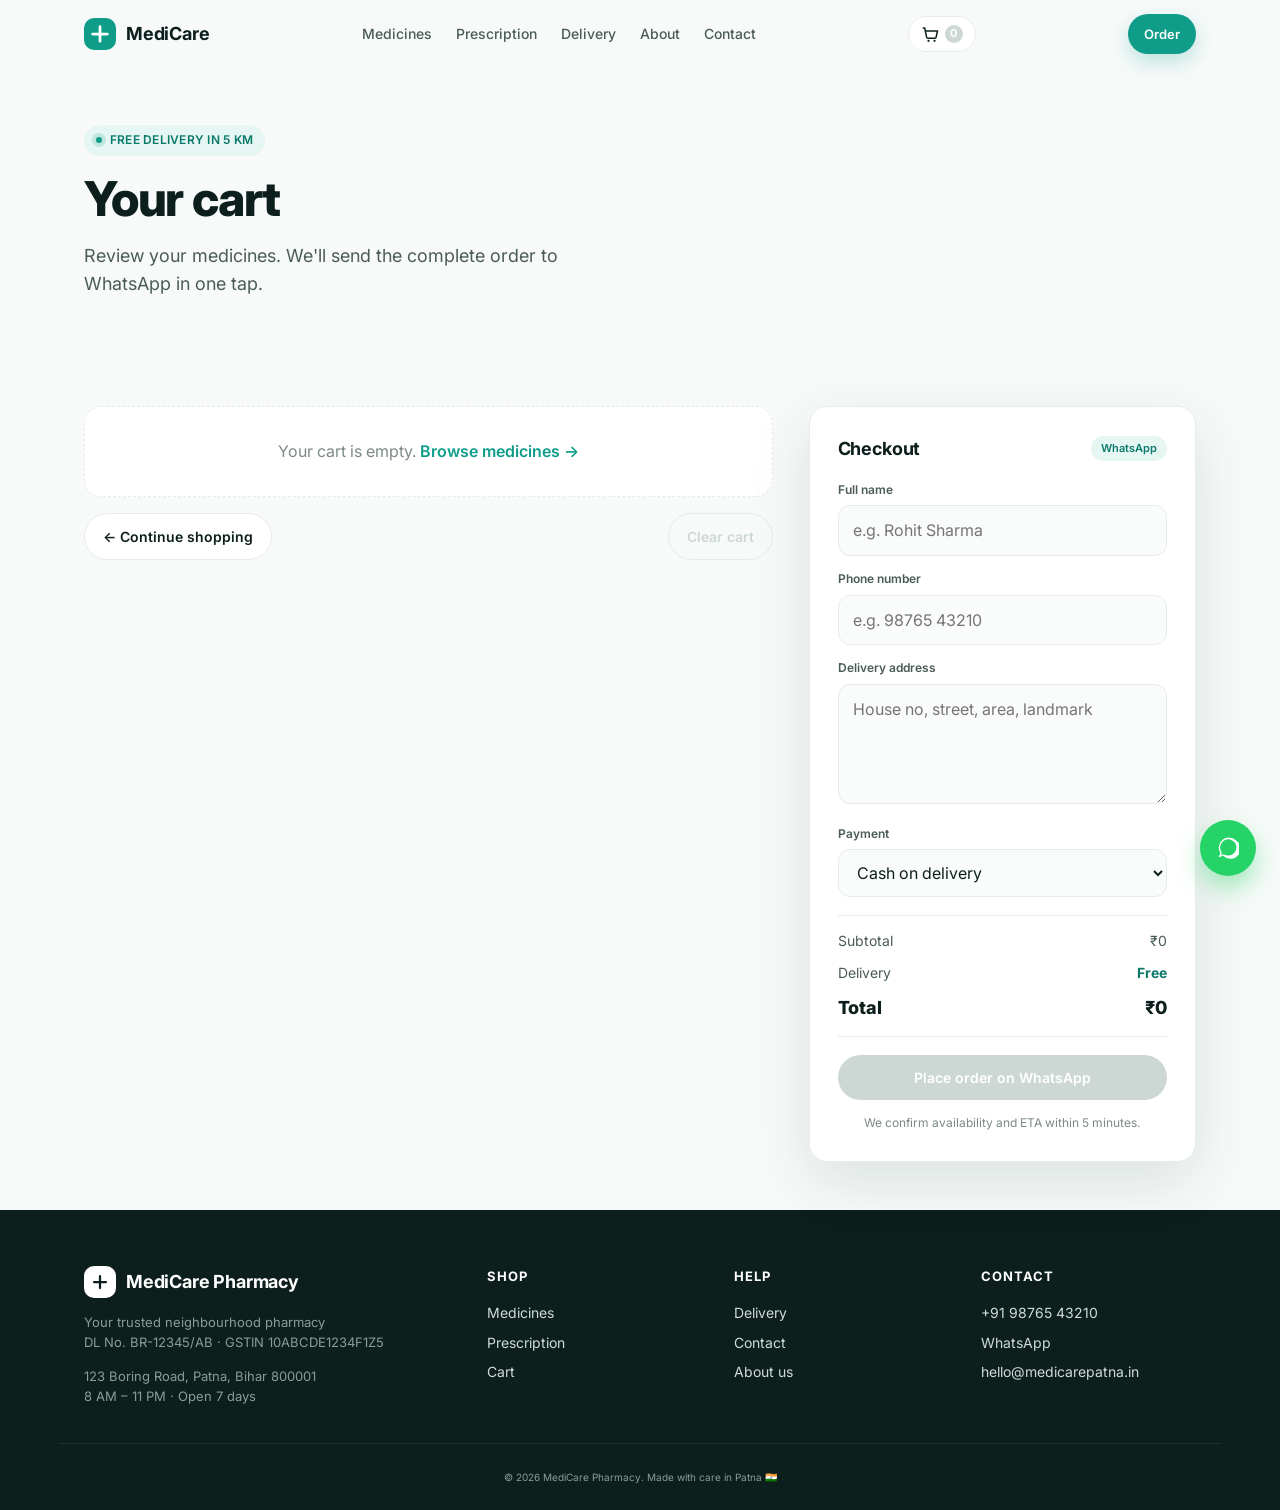
==== cart.html @ 81bbf6f3 "feat: complete multi-page site — catalog, cart, checkout, prescription, delivery, about, contact, 40" ====
<!DOCTYPE html>
<html lang="en"><head>
<meta charset="UTF-8"/><meta name="viewport" content="width=device-width, initial-scale=1.0"/>
<title>Cart & Checkout · MediCare Pharmacy</title>
<meta name="description" content="Review your medicines and place the order on WhatsApp. Free delivery within 5 km."/>
<meta name="theme-color" content="#0f9d8a"/>
<link rel="icon" href="assets/favicon.svg" type="image/svg+xml"/>
<link rel="manifest" href="manifest.json"/>
<link rel="preconnect" href="https://fonts.googleapis.com"/><link rel="preconnect" href="https://fonts.gstatic.com" crossorigin/>
<link href="https://fonts.googleapis.com/css2?family=Inter:wght@400;500;600;700;800&display=swap" rel="stylesheet"/>
<link rel="stylesheet" href="styles.css"/>
</head><body data-page="cart" data-title="Cart">
<div data-header></div>
<main>
  <section class="hero hero--page"><div class="container">
    <span class="eyebrow"><span class="dot"></span> Free delivery in 5 km</span>
    <h1>Your cart</h1>
    <p class="lede">Review your medicines. We'll send the complete order to WhatsApp in one tap.</p>
  </div></section>
  <section class="section section--sm"><div class="container">
    <div class="cart-grid">
      <div>
        <div class="cart-list" id="cartList"></div>
        <p class="empty" id="cartEmpty" hidden>Your cart is empty. <a href="medicines.html" style="color:var(--brand);font-weight:600">Browse medicines →</a></p>
        <div style="margin-top:16px;display:flex;justify-content:space-between;align-items:center;flex-wrap:wrap;gap:12px">
          <a class="btn btn--ghost" href="medicines.html">← Continue shopping</a>
          <button class="btn btn--danger" id="clearBtn">Clear cart</button>
        </div>
      </div>
      <aside class="checkout"><div class="card">
        <div class="card__header"><h2>Checkout</h2><span class="pill">WhatsApp</span></div>
        <label class="field"><span>Full name</span><input type="text" id="coName" required placeholder="e.g. Rohit Sharma"/></label>
        <label class="field"><span>Phone number</span><input type="tel" id="coPhone" required placeholder="e.g. 98765 43210"/></label>
        <label class="field"><span>Delivery address</span><textarea id="coAddress" required placeholder="House no, street, area, landmark"></textarea></label>
        <label class="field"><span>Payment</span><select id="coPay"><option>Cash on delivery</option><option>UPI on delivery</option><option>Card on delivery</option></select></label>
        <div class="checkout__totals">
          <div class="checkout__row"><span>Subtotal</span><span id="cartSubtotal">₹0</span></div>
          <div class="checkout__row"><span>Delivery</span><span style="color:var(--brand-2);font-weight:700">Free</span></div>
          <div class="checkout__row checkout__row--total"><span>Total</span><span id="cartTotal">₹0</span></div>
        </div>
        <button class="btn btn--primary btn--block" id="checkoutBtn" disabled>Place order on WhatsApp</button>
        <p class="card__note">We confirm availability and ETA within 5 minutes.</p>
      </div></aside>
    </div>
  </div></section>
</main>
<div data-footer></div>
<a class="fab" data-action="whatsapp" href="#" aria-label="Chat on WhatsApp"><svg viewBox="0 0 24 24" width="22" height="22"><path fill="currentColor" d="M20.5 3.5A11 11 0 0 0 3.6 17.3L2 22l4.8-1.5A11 11 0 1 0 20.5 3.5Zm-8.4 16.8a8.9 8.9 0 0 1-4.5-1.2l-.3-.2-2.9.9.9-2.8-.2-.3a8.9 8.9 0 1 1 7 3.6Z"/></svg></a>
<script src="script.js" defer></script><script src="pages.js" defer></script>
</body></html>
---- styles.css ----
:root{--bg:#f7faf9;--surface:#fff;--ink:#0c1f1c;--ink-2:#4a5b58;--muted:#7c8a87;--line:#e6ece9;--brand:#0f9d8a;--brand-2:#0b7a6c;--brand-soft:#e6f7f3;--accent:#ffb86b;--danger:#e35d5d;--shadow:0 10px 30px rgba(15,60,50,.06);--shadow-lg:0 20px 60px rgba(15,60,50,.12);--radius:18px;--radius-sm:12px;--maxw:1160px;--ease:cubic-bezier(.2,.7,.2,1)}
*,*::before,*::after{box-sizing:border-box}html{scroll-behavior:smooth}
body{margin:0;font-family:'Inter',system-ui,-apple-system,Segoe UI,Roboto,sans-serif;color:var(--ink);background:var(--bg);font-size:16px;line-height:1.55;-webkit-font-smoothing:antialiased}
img,svg{display:block;max-width:100%}a{color:inherit;text-decoration:none}
button{font:inherit;cursor:pointer;border:0;background:none;color:inherit}
input,select,textarea{font:inherit;color:inherit}
.container{max-width:var(--maxw);margin:0 auto;padding:0 24px}
.btn{display:inline-flex;align-items:center;justify-content:center;gap:8px;padding:12px 18px;border-radius:999px;font-weight:600;font-size:14px;transition:transform .2s var(--ease),box-shadow .2s var(--ease),background .2s var(--ease),color .2s var(--ease);white-space:nowrap}
.btn--lg{padding:15px 22px;font-size:15px}.btn--block{display:flex;width:100%}
.btn--primary{background:var(--brand);color:#fff;box-shadow:0 8px 20px rgba(15,157,138,.25)}
.btn--primary:hover{background:var(--brand-2);transform:translateY(-1px);box-shadow:0 10px 24px rgba(15,157,138,.35)}
.btn--primary:disabled{background:#cdd8d5;color:#fff;cursor:not-allowed;box-shadow:none;transform:none}
.btn--ghost{background:#fff;color:var(--ink);border:1px solid var(--line)}
.btn--ghost:hover{border-color:var(--brand);color:var(--brand)}
.btn--danger{background:transparent;color:var(--danger);border:1px solid var(--line)}
.btn--danger:hover{border-color:var(--danger)}.btn--danger:disabled{color:#cdd8d5;cursor:not-allowed}
.nav{position:sticky;top:0;z-index:50;background:rgba(247,250,249,.85);backdrop-filter:saturate(150%) blur(12px);border-bottom:1px solid transparent;transition:border-color .2s var(--ease),background .2s var(--ease)}
.nav.is-scrolled{border-color:var(--line);background:rgba(255,255,255,.85)}
.nav__inner{display:flex;align-items:center;justify-content:space-between;gap:20px;height:68px}
.brand{display:inline-flex;align-items:center;gap:10px;font-weight:700;color:var(--ink)}
.brand__mark{width:32px;height:32px;border-radius:10px;background:var(--brand);color:#fff;display:grid;place-items:center;flex-shrink:0}
.brand__name{font-size:18px;letter-spacing:-.01em}
.nav__links{display:flex;gap:24px}
.nav__links a{color:var(--ink-2);font-weight:500;font-size:14px;transition:color .2s var(--ease);position:relative}
.nav__links a:hover,.nav__links a.is-active{color:var(--brand)}
.nav__links a.is-active::after{content:"";position:absolute;left:0;right:0;bottom:-22px;height:2px;background:var(--brand);border-radius:2px}
.cart-btn{display:inline-flex;align-items:center;gap:6px;padding:8px 12px;border-radius:999px;border:1px solid var(--line);background:#fff;color:var(--ink);font-size:14px;font-weight:600;transition:border-color .2s var(--ease)}
.cart-btn:hover{border-color:var(--brand);color:var(--brand)}
.cart-count{display:inline-grid;place-items:center;min-width:18px;height:18px;padding:0 5px;border-radius:999px;background:var(--brand);color:#fff;font-size:11px;font-weight:700}
.cart-count.is-empty{background:#cdd8d5}
.nav__cta{font-size:13px;padding:10px 16px}
.nav__toggle{display:none;flex-direction:column;gap:4px;width:32px;height:32px;align-items:center;justify-content:center}
.nav__toggle span{width:20px;height:2px;background:var(--ink);border-radius:2px;transition:transform .2s var(--ease),opacity .2s var(--ease)}
.nav.is-open .nav__toggle span:nth-child(1){transform:translateY(6px) rotate(45deg)}
.nav.is-open .nav__toggle span:nth-child(2){opacity:0}
.nav.is-open .nav__toggle span:nth-child(3){transform:translateY(-6px) rotate(-45deg)}
.hero{position:relative;padding:64px 0 96px;overflow:hidden}
.hero--page{padding:56px 0 32px}
.hero__grid{display:grid;grid-template-columns:1.15fr .85fr;gap:56px;align-items:center}
.eyebrow{display:inline-flex;align-items:center;gap:8px;padding:6px 12px;border-radius:999px;background:var(--brand-soft);color:var(--brand-2);font-weight:600;font-size:12px;letter-spacing:.02em;text-transform:uppercase}
.eyebrow--muted{background:#eef1f0;color:var(--ink-2)}
.dot{width:6px;height:6px;border-radius:50%;background:var(--brand);box-shadow:0 0 0 4px rgba(15,157,138,.18)}
h1{font-size:clamp(36px,5vw,58px);line-height:1.05;letter-spacing:-.025em;margin:18px 0 18px;font-weight:800}
.hero--page h1{font-size:clamp(32px,4vw,48px)}
.accent{color:var(--brand);position:relative;white-space:nowrap}
.accent::after{content:"";position:absolute;left:0;right:0;bottom:4px;height:10px;background:rgba(255,184,107,.4);z-index:-1;border-radius:6px}
.lede{font-size:18px;color:var(--ink-2);max-width:560px;margin:0 0 28px}
.hero__cta{display:flex;gap:12px;flex-wrap:wrap}
.hero__trust{list-style:none;padding:0;margin:36px 0 0;display:flex;gap:28px;flex-wrap:wrap}
.hero__trust li{font-size:14px;color:var(--ink-2)}
.hero__trust strong{display:block;color:var(--ink);font-size:20px;font-weight:700}
.hero__glow{position:absolute;top:-200px;right:-200px;width:600px;height:600px;background:radial-gradient(circle at center,rgba(15,157,138,.18),transparent 60%);pointer-events:none;z-index:-1}
.card{background:var(--surface);border:1px solid var(--line);border-radius:var(--radius);padding:28px;box-shadow:var(--shadow-lg)}
.card__header{display:flex;justify-content:space-between;align-items:center;margin-bottom:18px}
.card__header h2{margin:0;font-size:18px;letter-spacing:-.01em}
.pill{background:var(--brand-soft);color:var(--brand-2);padding:4px 10px;border-radius:999px;font-size:11px;font-weight:600}
.card__note{font-size:12px;color:var(--muted);text-align:center;margin:14px 0 0}
.field{display:block;margin-bottom:14px}
.field span{display:block;font-size:12px;font-weight:600;color:var(--ink-2);margin-bottom:6px}
.field input,.field select,.field textarea{width:100%;padding:12px 14px;border:1px solid var(--line);border-radius:var(--radius-sm);background:#fafcfb;transition:border-color .2s var(--ease),box-shadow .2s var(--ease)}
.field input:focus,.field select:focus,.field textarea:focus{outline:none;border-color:var(--brand);box-shadow:0 0 0 4px rgba(15,157,138,.12);background:#fff}
.field textarea{min-height:120px;resize:vertical;font-family:inherit}
.strip{background:var(--surface);border-top:1px solid var(--line);border-bottom:1px solid var(--line)}
.strip__inner{display:flex;flex-wrap:wrap;gap:18px 40px;justify-content:space-between;padding:18px 24px;font-size:14px;color:var(--ink-2)}
.strip__inner span{color:var(--brand);font-weight:700;margin-right:6px}
.section{padding:80px 0}
.section--sm{padding:48px 0}
.section--alt{background:var(--surface);border-top:1px solid var(--line);border-bottom:1px solid var(--line)}
.section__head{text-align:center;max-width:640px;margin:0 auto 48px}
.section__head h2{font-size:clamp(28px,3.5vw,40px);letter-spacing:-.02em;margin:12px 0 12px;font-weight:800}
.section__head p{color:var(--ink-2);margin:0;font-size:17px}
.searchbar{display:flex;align-items:center;gap:12px;background:#fff;border:1px solid var(--line);border-radius:14px;padding:14px 18px;margin:0 auto 20px;max-width:680px;box-shadow:var(--shadow);transition:border-color .2s var(--ease),box-shadow .2s var(--ease)}
.searchbar:focus-within{border-color:var(--brand);box-shadow:0 0 0 4px rgba(15,157,138,.12)}
.searchbar svg{color:var(--muted);flex-shrink:0}
.searchbar input{flex:1;border:0;background:transparent;font-size:16px;padding:0;outline:none}
.searchbar__count{font-size:12px;color:var(--muted);background:#f1f5f3;padding:4px 10px;border-radius:999px;font-weight:600}
.chips{display:flex;gap:8px;flex-wrap:wrap;justify-content:center;margin-bottom:20px}
.chip{padding:8px 14px;border-radius:999px;background:#fff;border:1px solid var(--line);font-size:13px;color:var(--ink-2);transition:all .2s var(--ease)}
.chip:hover{border-color:var(--brand);color:var(--brand)}
.chip.is-active{background:var(--ink);color:#fff;border-color:var(--ink)}
.filter-bar{display:flex;justify-content:space-between;align-items:center;gap:12px;flex-wrap:wrap;margin-bottom:24px}
.sort-sel{padding:10px 14px;border:1px solid var(--line);border-radius:999px;background:#fff;font-size:13px;color:var(--ink-2);cursor:pointer}
.sort-sel:focus{outline:none;border-color:var(--brand)}
.grid{display:grid;gap:18px}
.grid--meds{grid-template-columns:repeat(auto-fill,minmax(240px,1fr))}
.grid--features{grid-template-columns:repeat(auto-fit,minmax(220px,1fr))}
.grid--reviews{grid-template-columns:repeat(auto-fit,minmax(280px,1fr))}
.med{background:#fff;border:1px solid var(--line);border-radius:var(--radius);padding:20px;display:flex;flex-direction:column;gap:8px;transition:transform .2s var(--ease),box-shadow .2s var(--ease),border-color .2s var(--ease)}
.med:hover{transform:translateY(-3px);box-shadow:var(--shadow);border-color:#cfe8e1}
.med__top{display:flex;justify-content:space-between;align-items:flex-start;gap:12px}
.med__name{font-weight:700;font-size:16px;letter-spacing:-.01em;color:var(--ink)}
.med__cat{font-size:11px;text-transform:uppercase;letter-spacing:.04em;color:var(--brand-2);font-weight:600;background:var(--brand-soft);padding:3px 8px;border-radius:999px;white-space:nowrap}
.med__sub{color:var(--muted);font-size:13px;margin:0}
.med__row{display:flex;justify-content:space-between;align-items:center;margin-top:auto;padding-top:14px;border-top:1px dashed var(--line)}
.med__price{font-weight:800;font-size:18px;color:var(--ink)}
.med__price small{font-weight:500;color:var(--muted);font-size:12px}
.med__btn{font-size:13px;padding:8px 14px;background:var(--ink);color:#fff;border-radius:999px;transition:background .2s var(--ease),transform .2s var(--ease)}
.med__btn:hover{background:var(--brand)}
.med__btn.is-added{background:var(--brand)}
.empty{text-align:center;color:var(--muted);padding:32px;margin:0;background:#fff;border:1px dashed var(--line);border-radius:var(--radius)}
.split{display:grid;grid-template-columns:1fr 1fr;gap:64px;align-items:center}
.split--reverse .split__visual{order:-1}
.split__copy h2{font-size:clamp(28px,3.5vw,40px);letter-spacing:-.02em;margin:12px 0 16px;font-weight:800}
.split__copy p{color:var(--ink-2);font-size:17px;margin:0 0 24px}
.steps{list-style:none;padding:0;margin:0 0 28px;display:grid;gap:12px}
.steps li{display:flex;gap:14px;align-items:baseline;color:var(--ink-2)}
.steps strong{color:var(--brand);font-weight:800;font-size:18px}
.phone{width:280px;margin:0 auto;background:#0c1f1c;border-radius:36px;padding:14px;box-shadow:var(--shadow-lg)}
.phone__notch{width:80px;height:18px;background:#000;border-radius:0 0 14px 14px;margin:0 auto 10px}
.phone__screen{background:linear-gradient(180deg,#dbf0eb,#f6fbf9);border-radius:24px;padding:18px;min-height:380px;display:flex;flex-direction:column;gap:10px}
.bubble{max-width:80%;padding:10px 14px;border-radius:18px;font-size:13px;line-height:1.4;box-shadow:0 1px 1px rgba(0,0,0,.05)}
.bubble--in{background:#fff;align-self:flex-start;border-bottom-left-radius:4px}
.bubble--out{background:#dcf8c6;align-self:flex-end;border-bottom-right-radius:4px}
.bubble--img{font-family:monospace;font-size:12px}
.feature{background:#fff;border:1px solid var(--line);border-radius:var(--radius);padding:24px;transition:transform .2s var(--ease),box-shadow .2s var(--ease)}
.feature:hover{transform:translateY(-3px);box-shadow:var(--shadow)}
.feature__icon{font-size:28px;margin-bottom:10px}
.feature h3{margin:0 0 6px;font-size:17px;letter-spacing:-.01em}
.feature p{margin:0;color:var(--ink-2);font-size:14px}
.review{background:#fff;border:1px solid var(--line);border-radius:var(--radius);padding:24px;margin:0}
.review p{margin:0 0 12px;color:var(--ink);font-size:15px;line-height:1.6}
.review cite{color:var(--muted);font-size:13px;font-style:normal;font-weight:600}
.cta-band{background:linear-gradient(135deg,var(--brand) 0%,var(--brand-2) 100%);padding:64px 0;color:#fff}
.cta-band__inner{display:flex;justify-content:space-between;align-items:center;gap:32px;flex-wrap:wrap}
.cta-band h2{margin:0 0 6px;font-size:28px;color:#fff}
.cta-band p{margin:0;color:rgba(255,255,255,.85)}
.cta-band .btn--primary{background:#fff;color:var(--brand-2);box-shadow:0 8px 20px rgba(0,0,0,.15)}
.cta-band .btn--primary:hover{background:var(--ink);color:#fff}
.map{background:#fff;border:1px solid var(--line);border-radius:var(--radius);overflow:hidden;box-shadow:var(--shadow);aspect-ratio:4/3}
.map iframe{width:100%;height:100%;border:0}
.contact__list{list-style:none;padding:0;margin:18px 0 28px;display:grid;gap:10px;color:var(--ink-2)}
.contact__list a{color:var(--ink);font-weight:600}
.contact__list a:hover{color:var(--brand)}
.upload-zone{background:#fff;border:2px dashed var(--line);border-radius:var(--radius);padding:36px 24px;text-align:center;transition:border-color .2s var(--ease),background .2s var(--ease);cursor:pointer;display:block}
.upload-zone:hover{border-color:var(--brand);background:#f6fbfa}
.upload-zone input{position:absolute;width:1px;height:1px;opacity:0;overflow:hidden;clip:rect(0 0 0 0)}
.upload-zone__icon{font-size:36px;margin-bottom:8px}
.upload-zone__label{font-weight:600;color:var(--ink)}
.upload-zone__label.is-set{color:var(--brand-2)}
.upload-zone__hint{color:var(--muted);font-size:13px;margin-top:6px}
.faq{display:grid;gap:12px;max-width:760px;margin:0 auto}
.faq__item{background:#fff;border:1px solid var(--line);border-radius:var(--radius);padding:18px 22px}
.faq__item summary{font-weight:600;cursor:pointer;list-style:none;display:flex;justify-content:space-between;align-items:center;color:var(--ink)}
.faq__item summary::after{content:"+";color:var(--brand);font-size:20px;transition:transform .2s var(--ease)}
.faq__item[open] summary::after{transform:rotate(45deg)}
.faq__item p{margin:12px 0 0;color:var(--ink-2);font-size:15px}
.cart-grid{display:grid;grid-template-columns:1.6fr .9fr;gap:36px;align-items:start}
.cart-list{display:grid;gap:12px}
.cart-row{display:grid;grid-template-columns:1fr auto auto auto;gap:18px;align-items:center;background:#fff;border:1px solid var(--line);border-radius:var(--radius);padding:18px}
.cart-row__name{font-weight:700;color:var(--ink)}
.cart-row__sub{margin:2px 0 0;color:var(--muted);font-size:13px}
.cart-row__price{font-weight:800;font-size:16px;min-width:80px;text-align:right}
.cart-row__remove{width:32px;height:32px;border-radius:50%;border:1px solid var(--line);font-size:18px;color:var(--muted);transition:all .2s var(--ease)}
.cart-row__remove:hover{border-color:var(--danger);color:var(--danger);background:#fff5f5}
.qty{display:inline-flex;align-items:center;border:1px solid var(--line);border-radius:999px;overflow:hidden;background:#fafcfb}
.qty__btn{width:32px;height:32px;font-size:16px;color:var(--ink);transition:background .2s var(--ease)}
.qty__btn:hover{background:var(--brand-soft);color:var(--brand-2)}
.qty__input{width:44px;text-align:center;border:0;background:transparent;padding:6px 0;-moz-appearance:textfield}
.qty__input::-webkit-outer-spin-button,.qty__input::-webkit-inner-spin-button{-webkit-appearance:none;margin:0}
.qty__input:focus{outline:none}
.checkout{position:sticky;top:88px}
.checkout__totals{display:grid;gap:10px;margin:18px 0;padding:14px 0;border-top:1px solid var(--line);border-bottom:1px solid var(--line)}
.checkout__row{display:flex;justify-content:space-between;font-size:14px;color:var(--ink-2)}
.checkout__row--total{font-size:18px;font-weight:800;color:var(--ink)}
.footer{background:var(--ink);color:#cfdcd9;padding:56px 0 24px}
.footer__inner{display:grid;grid-template-columns:1fr 2fr;gap:48px;padding-bottom:36px;border-bottom:1px solid rgba(255,255,255,.08)}
.footer .brand{color:#fff}.footer .brand__mark{background:#fff;color:var(--ink)}
.footer__note{font-size:13px;color:#8b9c98;margin:14px 0 0;max-width:340px}
.footer__cols{display:grid;grid-template-columns:repeat(3,1fr);gap:32px}
.footer__cols h4{color:#fff;font-size:13px;text-transform:uppercase;letter-spacing:.08em;margin:0 0 12px}
.footer__cols a{display:block;font-size:14px;color:#cfdcd9;padding:4px 0;transition:color .2s var(--ease)}
.footer__cols a:hover{color:#fff}
.footer__base{padding-top:24px;text-align:center;color:#8b9c98;font-size:12px}
.fab{position:fixed;bottom:24px;right:24px;width:56px;height:56px;border-radius:50%;background:#25d366;color:#fff;display:grid;place-items:center;box-shadow:0 12px 24px rgba(37,211,102,.4);z-index:40;transition:transform .2s var(--ease)}
.fab:hover{transform:scale(1.08)}
.notfound{text-align:center;padding:120px 24px}
.notfound h1{font-size:96px;margin:0;color:var(--brand)}
.notfound p{color:var(--ink-2);font-size:18px;margin:0 0 28px}
@media (max-width:900px){.hero{padding:48px 0 64px}.hero__grid{grid-template-columns:1fr;gap:40px}.split{grid-template-columns:1fr;gap:40px}.split--reverse .split__visual{order:0}.section{padding:64px 0}.footer__inner{grid-template-columns:1fr;gap:32px}.footer__cols{grid-template-columns:repeat(2,1fr)}.cart-grid{grid-template-columns:1fr;gap:24px}.checkout{position:static}}
@media (max-width:720px){.nav__links,.nav__cta{display:none}.nav__toggle{display:flex}.nav.is-open .nav__links{display:flex;flex-direction:column;position:absolute;top:68px;left:0;right:0;background:#fff;border-bottom:1px solid var(--line);padding:20px 24px;gap:16px}.nav.is-open .nav__links a.is-active::after{display:none}.nav.is-open .nav__cta{display:inline-flex;margin:0 24px 20px}.hero__trust{gap:20px}.hero__trust strong{font-size:18px}.cart-row{grid-template-columns:1fr auto;gap:12px}.cart-row .qty,.cart-row__price{grid-column:span 2;justify-self:start}.cart-row__price{text-align:left;font-size:18px}.cart-row__remove{position:absolute;top:14px;right:14px}.cart-row{position:relative}.footer__cols{grid-template-columns:1fr}}
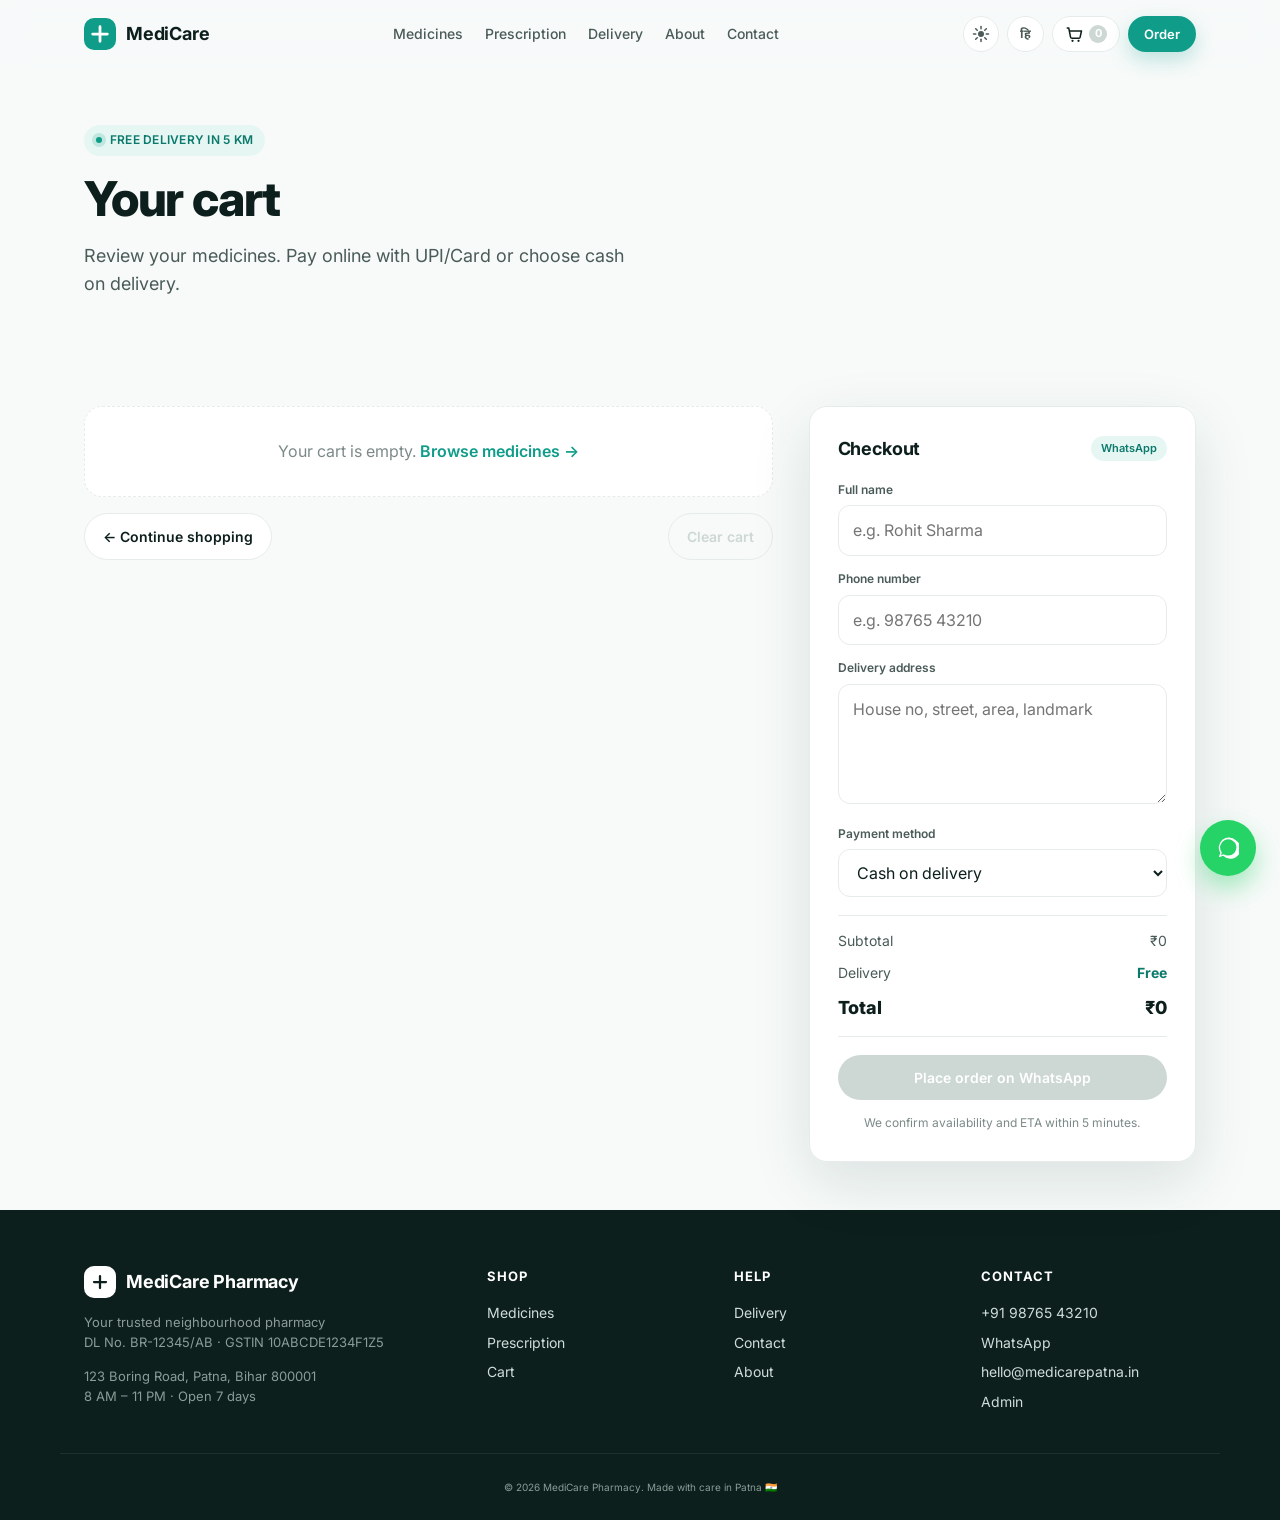
==== commit dfcb9713: "feat: Razorpay/UPI payments + Supabase backend abstraction + customer account page" ====
--- a/cart.html
+++ b/cart.html
@@ -7,7 +7,7 @@
 <link rel="icon" href="assets/favicon.svg" type="image/svg+xml"/>
 <link rel="manifest" href="manifest.json"/>
 <link rel="preconnect" href="https://fonts.googleapis.com"/><link rel="preconnect" href="https://fonts.gstatic.com" crossorigin/>
-<link href="https://fonts.googleapis.com/css2?family=Inter:wght@400;500;600;700;800&display=swap" rel="stylesheet"/>
+<link href="https://fonts.googleapis.com/css2?family=Inter:wght@400;500;600;700;800&family=Noto+Sans+Devanagari:wght@400;500;600;700;800&display=swap" rel="stylesheet"/>
 <link rel="stylesheet" href="styles.css"/>
 </head><body data-page="cart" data-title="Cart">
 <div data-header></div>
@@ -15,7 +15,7 @@
   <section class="hero hero--page"><div class="container">
     <span class="eyebrow"><span class="dot"></span> Free delivery in 5 km</span>
     <h1>Your cart</h1>
-    <p class="lede">Review your medicines. We'll send the complete order to WhatsApp in one tap.</p>
+    <p class="lede">Review your medicines. Pay online with UPI/Card or choose cash on delivery.</p>
   </div></section>
   <section class="section section--sm"><div class="container">
     <div class="cart-grid">
@@ -28,23 +28,26 @@
         </div>
       </div>
       <aside class="checkout"><div class="card">
-        <div class="card__header"><h2>Checkout</h2><span class="pill">WhatsApp</span></div>
+        <div class="card__header"><h2>Checkout</h2><span class="pill" id="checkoutMode">WhatsApp</span></div>
         <label class="field"><span>Full name</span><input type="text" id="coName" required placeholder="e.g. Rohit Sharma"/></label>
         <label class="field"><span>Phone number</span><input type="tel" id="coPhone" required placeholder="e.g. 98765 43210"/></label>
         <label class="field"><span>Delivery address</span><textarea id="coAddress" required placeholder="House no, street, area, landmark"></textarea></label>
-        <label class="field"><span>Payment</span><select id="coPay"><option>Cash on delivery</option><option>UPI on delivery</option><option>Card on delivery</option></select></label>
+        <label class="field"><span>Payment method</span><select id="coPay"><option value="cod">Cash on delivery</option><option value="upi-cod">UPI on delivery</option><option value="card-cod">Card on delivery</option><option value="razorpay" id="payOnlineOpt" hidden>Pay online (UPI / Card / Netbanking)</option></select></label>
         <div class="checkout__totals">
           <div class="checkout__row"><span>Subtotal</span><span id="cartSubtotal">₹0</span></div>
           <div class="checkout__row"><span>Delivery</span><span style="color:var(--brand-2);font-weight:700">Free</span></div>
           <div class="checkout__row checkout__row--total"><span>Total</span><span id="cartTotal">₹0</span></div>
         </div>
-        <button class="btn btn--primary btn--block" id="checkoutBtn" disabled>Place order on WhatsApp</button>
-        <p class="card__note">We confirm availability and ETA within 5 minutes.</p>
+        <button class="btn btn--primary btn--block" id="checkoutBtn" disabled>Place order</button>
+        <p class="card__note" id="coNote">We confirm availability and ETA within 5 minutes.</p>
       </div></aside>
     </div>
   </div></section>
 </main>
 <div data-footer></div>
 <a class="fab" data-action="whatsapp" href="#" aria-label="Chat on WhatsApp"><svg viewBox="0 0 24 24" width="22" height="22"><path fill="currentColor" d="M20.5 3.5A11 11 0 0 0 3.6 17.3L2 22l4.8-1.5A11 11 0 1 0 20.5 3.5Zm-8.4 16.8a8.9 8.9 0 0 1-4.5-1.2l-.3-.2-2.9.9.9-2.8-.2-.3a8.9 8.9 0 1 1 7 3.6Z"/></svg></a>
-<script src="script.js" defer></script><script src="pages.js" defer></script>
+<script src="script.js"></script>
+<script src="backend.js"></script>
+<script src="payment.js"></script>
+<script src="pages.js"></script>
 </body></html>
--- a/styles.css
+++ b/styles.css
@@ -1,6 +1,21 @@
-:root{--bg:#f7faf9;--surface:#fff;--ink:#0c1f1c;--ink-2:#4a5b58;--muted:#7c8a87;--line:#e6ece9;--brand:#0f9d8a;--brand-2:#0b7a6c;--brand-soft:#e6f7f3;--accent:#ffb86b;--danger:#e35d5d;--shadow:0 10px 30px rgba(15,60,50,.06);--shadow-lg:0 20px 60px rgba(15,60,50,.12);--radius:18px;--radius-sm:12px;--maxw:1160px;--ease:cubic-bezier(.2,.7,.2,1)}
+:root{--bg:#f7faf9;--surface:#fff;--ink:#0c1f1c;--ink-2:#4a5b58;--muted:#7c8a87;--line:#e6ece9;--brand:#0f9d8a;--brand-2:#0b7a6c;--brand-soft:#e6f7f3;--accent:#ffb86b;--danger:#e35d5d;--success:#28a745;--warning:#f5a623;--shadow:0 10px 30px rgba(15,60,50,.06);--shadow-lg:0 20px 60px rgba(15,60,50,.12);--radius:18px;--radius-sm:12px;--maxw:1160px;--ease:cubic-bezier(.2,.7,.2,1)}
+:root[data-theme="dark"]{--bg:#0a1614;--surface:#10211e;--ink:#e8f3f0;--ink-2:#b8c7c3;--muted:#7a8a86;--line:#1c2e2a;--brand:#2dd4bf;--brand-2:#5eead4;--brand-soft:#0f2724;--shadow:0 10px 30px rgba(0,0,0,.4);--shadow-lg:0 20px 60px rgba(0,0,0,.55)}
+:root[data-theme="dark"] .strip,:root[data-theme="dark"] .section--alt,:root[data-theme="dark"] .nav.is-scrolled{background:rgba(16,33,30,.85)}
+:root[data-theme="dark"] .nav{background:rgba(10,22,20,.85)}
+:root[data-theme="dark"] .footer{background:#06100e}
+:root[data-theme="dark"] .cart-btn,:root[data-theme="dark"] .btn--ghost,:root[data-theme="dark"] .icon-btn,:root[data-theme="dark"] .lang-btn{background:var(--surface)}
+:root[data-theme="dark"] .field input,:root[data-theme="dark"] .field select,:root[data-theme="dark"] .field textarea,:root[data-theme="dark"] .searchbar,:root[data-theme="dark"] .sort-sel,:root[data-theme="dark"] .chip{background:#0a1715;color:var(--ink)}
+:root[data-theme="dark"] .chip.is-active{background:var(--brand);color:#06100e;border-color:var(--brand)}
+:root[data-theme="dark"] .med__btn{background:var(--brand);color:#06100e}
+:root[data-theme="dark"] .upload-zone{background:#0a1715}
+:root[data-theme="dark"] .phone__screen{background:linear-gradient(180deg,#0c1f1c,#10211e)}
+:root[data-theme="dark"] .bubble--in{background:#1c2e2a;color:var(--ink)}
+:root[data-theme="dark"] .bubble--out{background:#1f3a32;color:var(--ink)}
+:root[data-theme="dark"] .cta-band .btn--primary{background:var(--ink);color:#06100e}
+:root[data-theme="dark"] .review p,:root[data-theme="dark"] .feature p{color:var(--ink-2)}
+:root[lang="hi"] body{font-family:'Noto Sans Devanagari','Inter',system-ui,sans-serif}
 *,*::before,*::after{box-sizing:border-box}html{scroll-behavior:smooth}
-body{margin:0;font-family:'Inter',system-ui,-apple-system,Segoe UI,Roboto,sans-serif;color:var(--ink);background:var(--bg);font-size:16px;line-height:1.55;-webkit-font-smoothing:antialiased}
+body{margin:0;font-family:'Inter','Noto Sans Devanagari',system-ui,-apple-system,Segoe UI,Roboto,sans-serif;color:var(--ink);background:var(--bg);font-size:16px;line-height:1.55;-webkit-font-smoothing:antialiased;transition:background .2s var(--ease),color .2s var(--ease)}
 img,svg{display:block;max-width:100%}a{color:inherit;text-decoration:none}
 button{font:inherit;cursor:pointer;border:0;background:none;color:inherit}
 input,select,textarea{font:inherit;color:inherit}
@@ -10,35 +25,41 @@
 .btn--primary{background:var(--brand);color:#fff;box-shadow:0 8px 20px rgba(15,157,138,.25)}
 .btn--primary:hover{background:var(--brand-2);transform:translateY(-1px);box-shadow:0 10px 24px rgba(15,157,138,.35)}
 .btn--primary:disabled{background:#cdd8d5;color:#fff;cursor:not-allowed;box-shadow:none;transform:none}
-.btn--ghost{background:#fff;color:var(--ink);border:1px solid var(--line)}
+.btn--ghost{background:var(--surface);color:var(--ink);border:1px solid var(--line)}
 .btn--ghost:hover{border-color:var(--brand);color:var(--brand)}
 .btn--danger{background:transparent;color:var(--danger);border:1px solid var(--line)}
 .btn--danger:hover{border-color:var(--danger)}.btn--danger:disabled{color:#cdd8d5;cursor:not-allowed}
 .nav{position:sticky;top:0;z-index:50;background:rgba(247,250,249,.85);backdrop-filter:saturate(150%) blur(12px);border-bottom:1px solid transparent;transition:border-color .2s var(--ease),background .2s var(--ease)}
 .nav.is-scrolled{border-color:var(--line);background:rgba(255,255,255,.85)}
-.nav__inner{display:flex;align-items:center;justify-content:space-between;gap:20px;height:68px}
+.nav__inner{display:flex;align-items:center;justify-content:space-between;gap:16px;height:68px}
 .brand{display:inline-flex;align-items:center;gap:10px;font-weight:700;color:var(--ink)}
 .brand__mark{width:32px;height:32px;border-radius:10px;background:var(--brand);color:#fff;display:grid;place-items:center;flex-shrink:0}
 .brand__name{font-size:18px;letter-spacing:-.01em}
-.nav__links{display:flex;gap:24px}
+.nav__links{display:flex;gap:22px}
 .nav__links a{color:var(--ink-2);font-weight:500;font-size:14px;transition:color .2s var(--ease);position:relative}
 .nav__links a:hover,.nav__links a.is-active{color:var(--brand)}
 .nav__links a.is-active::after{content:"";position:absolute;left:0;right:0;bottom:-22px;height:2px;background:var(--brand);border-radius:2px}
-.cart-btn{display:inline-flex;align-items:center;gap:6px;padding:8px 12px;border-radius:999px;border:1px solid var(--line);background:#fff;color:var(--ink);font-size:14px;font-weight:600;transition:border-color .2s var(--ease)}
+.nav__tools{display:flex;align-items:center;gap:8px}
+.icon-btn,.lang-btn{display:inline-flex;align-items:center;justify-content:center;height:36px;border-radius:999px;border:1px solid var(--line);background:#fff;color:var(--ink-2);transition:border-color .2s var(--ease),color .2s var(--ease)}
+.icon-btn{width:36px}.lang-btn{padding:0 12px;font-size:12px;font-weight:700}
+.icon-btn:hover,.lang-btn:hover{border-color:var(--brand);color:var(--brand)}
+.icon-btn .i-moon{display:none}
+:root[data-theme="dark"] .icon-btn .i-sun{display:none}
+:root[data-theme="dark"] .icon-btn .i-moon{display:block}
+.cart-btn{display:inline-flex;align-items:center;gap:6px;padding:0 12px;height:36px;border-radius:999px;border:1px solid var(--line);background:#fff;color:var(--ink);font-size:14px;font-weight:600;transition:border-color .2s var(--ease)}
 .cart-btn:hover{border-color:var(--brand);color:var(--brand)}
 .cart-count{display:inline-grid;place-items:center;min-width:18px;height:18px;padding:0 5px;border-radius:999px;background:var(--brand);color:#fff;font-size:11px;font-weight:700}
 .cart-count.is-empty{background:#cdd8d5}
-.nav__cta{font-size:13px;padding:10px 16px}
+.nav__cta{font-size:13px;padding:9px 16px;height:36px}
 .nav__toggle{display:none;flex-direction:column;gap:4px;width:32px;height:32px;align-items:center;justify-content:center}
 .nav__toggle span{width:20px;height:2px;background:var(--ink);border-radius:2px;transition:transform .2s var(--ease),opacity .2s var(--ease)}
 .nav.is-open .nav__toggle span:nth-child(1){transform:translateY(6px) rotate(45deg)}
 .nav.is-open .nav__toggle span:nth-child(2){opacity:0}
 .nav.is-open .nav__toggle span:nth-child(3){transform:translateY(-6px) rotate(-45deg)}
-.hero{position:relative;padding:64px 0 96px;overflow:hidden}
-.hero--page{padding:56px 0 32px}
+.hero{position:relative;padding:64px 0 96px;overflow:hidden}.hero--page{padding:56px 0 32px}
 .hero__grid{display:grid;grid-template-columns:1.15fr .85fr;gap:56px;align-items:center}
 .eyebrow{display:inline-flex;align-items:center;gap:8px;padding:6px 12px;border-radius:999px;background:var(--brand-soft);color:var(--brand-2);font-weight:600;font-size:12px;letter-spacing:.02em;text-transform:uppercase}
-.eyebrow--muted{background:#eef1f0;color:var(--ink-2)}
+.eyebrow--muted{background:rgba(124,138,135,.12);color:var(--ink-2)}
 .dot{width:6px;height:6px;border-radius:50%;background:var(--brand);box-shadow:0 0 0 4px rgba(15,157,138,.18)}
 h1{font-size:clamp(36px,5vw,58px);line-height:1.05;letter-spacing:-.025em;margin:18px 0 18px;font-weight:800}
 .hero--page h1{font-size:clamp(32px,4vw,48px)}
@@ -54,17 +75,19 @@
 .card__header{display:flex;justify-content:space-between;align-items:center;margin-bottom:18px}
 .card__header h2{margin:0;font-size:18px;letter-spacing:-.01em}
 .pill{background:var(--brand-soft);color:var(--brand-2);padding:4px 10px;border-radius:999px;font-size:11px;font-weight:600}
+.pill--warn{background:rgba(245,166,35,.15);color:var(--warning)}
+.pill--danger{background:rgba(227,93,93,.15);color:var(--danger)}
+.pill--success{background:rgba(40,167,69,.15);color:var(--success)}
 .card__note{font-size:12px;color:var(--muted);text-align:center;margin:14px 0 0}
 .field{display:block;margin-bottom:14px}
 .field span{display:block;font-size:12px;font-weight:600;color:var(--ink-2);margin-bottom:6px}
-.field input,.field select,.field textarea{width:100%;padding:12px 14px;border:1px solid var(--line);border-radius:var(--radius-sm);background:#fafcfb;transition:border-color .2s var(--ease),box-shadow .2s var(--ease)}
-.field input:focus,.field select:focus,.field textarea:focus{outline:none;border-color:var(--brand);box-shadow:0 0 0 4px rgba(15,157,138,.12);background:#fff}
+.field input,.field select,.field textarea{width:100%;padding:12px 14px;border:1px solid var(--line);border-radius:var(--radius-sm);background:var(--surface);transition:border-color .2s var(--ease),box-shadow .2s var(--ease)}
+.field input:focus,.field select:focus,.field textarea:focus{outline:none;border-color:var(--brand);box-shadow:0 0 0 4px rgba(15,157,138,.12)}
 .field textarea{min-height:120px;resize:vertical;font-family:inherit}
 .strip{background:var(--surface);border-top:1px solid var(--line);border-bottom:1px solid var(--line)}
 .strip__inner{display:flex;flex-wrap:wrap;gap:18px 40px;justify-content:space-between;padding:18px 24px;font-size:14px;color:var(--ink-2)}
 .strip__inner span{color:var(--brand);font-weight:700;margin-right:6px}
-.section{padding:80px 0}
-.section--sm{padding:48px 0}
+.section{padding:80px 0}.section--sm{padding:48px 0}
 .section--alt{background:var(--surface);border-top:1px solid var(--line);border-bottom:1px solid var(--line)}
 .section__head{text-align:center;max-width:640px;margin:0 auto 48px}
 .section__head h2{font-size:clamp(28px,3.5vw,40px);letter-spacing:-.02em;margin:12px 0 12px;font-weight:800}
@@ -73,11 +96,11 @@
 .searchbar:focus-within{border-color:var(--brand);box-shadow:0 0 0 4px rgba(15,157,138,.12)}
 .searchbar svg{color:var(--muted);flex-shrink:0}
 .searchbar input{flex:1;border:0;background:transparent;font-size:16px;padding:0;outline:none}
-.searchbar__count{font-size:12px;color:var(--muted);background:#f1f5f3;padding:4px 10px;border-radius:999px;font-weight:600}
+.searchbar__count{font-size:12px;color:var(--muted);background:rgba(124,138,135,.12);padding:4px 10px;border-radius:999px;font-weight:600}
 .chips{display:flex;gap:8px;flex-wrap:wrap;justify-content:center;margin-bottom:20px}
 .chip{padding:8px 14px;border-radius:999px;background:#fff;border:1px solid var(--line);font-size:13px;color:var(--ink-2);transition:all .2s var(--ease)}
 .chip:hover{border-color:var(--brand);color:var(--brand)}
-.chip.is-active{background:var(--ink);color:#fff;border-color:var(--ink)}
+.chip.is-active{background:var(--ink);color:var(--surface);border-color:var(--ink)}
 .filter-bar{display:flex;justify-content:space-between;align-items:center;gap:12px;flex-wrap:wrap;margin-bottom:24px}
 .sort-sel{padding:10px 14px;border:1px solid var(--line);border-radius:999px;background:#fff;font-size:13px;color:var(--ink-2);cursor:pointer}
 .sort-sel:focus{outline:none;border-color:var(--brand)}
@@ -85,8 +108,8 @@
 .grid--meds{grid-template-columns:repeat(auto-fill,minmax(240px,1fr))}
 .grid--features{grid-template-columns:repeat(auto-fit,minmax(220px,1fr))}
 .grid--reviews{grid-template-columns:repeat(auto-fit,minmax(280px,1fr))}
-.med{background:#fff;border:1px solid var(--line);border-radius:var(--radius);padding:20px;display:flex;flex-direction:column;gap:8px;transition:transform .2s var(--ease),box-shadow .2s var(--ease),border-color .2s var(--ease)}
-.med:hover{transform:translateY(-3px);box-shadow:var(--shadow);border-color:#cfe8e1}
+.med{background:var(--surface);border:1px solid var(--line);border-radius:var(--radius);padding:20px;display:flex;flex-direction:column;gap:8px;transition:transform .2s var(--ease),box-shadow .2s var(--ease),border-color .2s var(--ease)}
+.med:hover{transform:translateY(-3px);box-shadow:var(--shadow);border-color:var(--brand)}
 .med__top{display:flex;justify-content:space-between;align-items:flex-start;gap:12px}
 .med__name{font-weight:700;font-size:16px;letter-spacing:-.01em;color:var(--ink)}
 .med__cat{font-size:11px;text-transform:uppercase;letter-spacing:.04em;color:var(--brand-2);font-weight:600;background:var(--brand-soft);padding:3px 8px;border-radius:999px;white-space:nowrap}
@@ -95,9 +118,8 @@
 .med__price{font-weight:800;font-size:18px;color:var(--ink)}
 .med__price small{font-weight:500;color:var(--muted);font-size:12px}
 .med__btn{font-size:13px;padding:8px 14px;background:var(--ink);color:#fff;border-radius:999px;transition:background .2s var(--ease),transform .2s var(--ease)}
-.med__btn:hover{background:var(--brand)}
-.med__btn.is-added{background:var(--brand)}
-.empty{text-align:center;color:var(--muted);padding:32px;margin:0;background:#fff;border:1px dashed var(--line);border-radius:var(--radius)}
+.med__btn:hover,.med__btn.is-added{background:var(--brand)}
+.empty{text-align:center;color:var(--muted);padding:32px;margin:0;background:var(--surface);border:1px dashed var(--line);border-radius:var(--radius)}
 .split{display:grid;grid-template-columns:1fr 1fr;gap:64px;align-items:center}
 .split--reverse .split__visual{order:-1}
 .split__copy h2{font-size:clamp(28px,3.5vw,40px);letter-spacing:-.02em;margin:12px 0 16px;font-weight:800}
@@ -112,12 +134,12 @@
 .bubble--in{background:#fff;align-self:flex-start;border-bottom-left-radius:4px}
 .bubble--out{background:#dcf8c6;align-self:flex-end;border-bottom-right-radius:4px}
 .bubble--img{font-family:monospace;font-size:12px}
-.feature{background:#fff;border:1px solid var(--line);border-radius:var(--radius);padding:24px;transition:transform .2s var(--ease),box-shadow .2s var(--ease)}
+.feature{background:var(--surface);border:1px solid var(--line);border-radius:var(--radius);padding:24px;transition:transform .2s var(--ease),box-shadow .2s var(--ease)}
 .feature:hover{transform:translateY(-3px);box-shadow:var(--shadow)}
 .feature__icon{font-size:28px;margin-bottom:10px}
 .feature h3{margin:0 0 6px;font-size:17px;letter-spacing:-.01em}
 .feature p{margin:0;color:var(--ink-2);font-size:14px}
-.review{background:#fff;border:1px solid var(--line);border-radius:var(--radius);padding:24px;margin:0}
+.review{background:var(--surface);border:1px solid var(--line);border-radius:var(--radius);padding:24px;margin:0}
 .review p{margin:0 0 12px;color:var(--ink);font-size:15px;line-height:1.6}
 .review cite{color:var(--muted);font-size:13px;font-style:normal;font-weight:600}
 .cta-band{background:linear-gradient(135deg,var(--brand) 0%,var(--brand-2) 100%);padding:64px 0;color:#fff}
@@ -126,33 +148,33 @@
 .cta-band p{margin:0;color:rgba(255,255,255,.85)}
 .cta-band .btn--primary{background:#fff;color:var(--brand-2);box-shadow:0 8px 20px rgba(0,0,0,.15)}
 .cta-band .btn--primary:hover{background:var(--ink);color:#fff}
-.map{background:#fff;border:1px solid var(--line);border-radius:var(--radius);overflow:hidden;box-shadow:var(--shadow);aspect-ratio:4/3}
+.map{background:var(--surface);border:1px solid var(--line);border-radius:var(--radius);overflow:hidden;box-shadow:var(--shadow);aspect-ratio:4/3}
 .map iframe{width:100%;height:100%;border:0}
 .contact__list{list-style:none;padding:0;margin:18px 0 28px;display:grid;gap:10px;color:var(--ink-2)}
 .contact__list a{color:var(--ink);font-weight:600}
 .contact__list a:hover{color:var(--brand)}
-.upload-zone{background:#fff;border:2px dashed var(--line);border-radius:var(--radius);padding:36px 24px;text-align:center;transition:border-color .2s var(--ease),background .2s var(--ease);cursor:pointer;display:block}
-.upload-zone:hover{border-color:var(--brand);background:#f6fbfa}
+.upload-zone{background:var(--surface);border:2px dashed var(--line);border-radius:var(--radius);padding:36px 24px;text-align:center;transition:border-color .2s var(--ease),background .2s var(--ease);cursor:pointer;display:block}
+.upload-zone:hover{border-color:var(--brand)}
 .upload-zone input{position:absolute;width:1px;height:1px;opacity:0;overflow:hidden;clip:rect(0 0 0 0)}
 .upload-zone__icon{font-size:36px;margin-bottom:8px}
 .upload-zone__label{font-weight:600;color:var(--ink)}
 .upload-zone__label.is-set{color:var(--brand-2)}
 .upload-zone__hint{color:var(--muted);font-size:13px;margin-top:6px}
 .faq{display:grid;gap:12px;max-width:760px;margin:0 auto}
-.faq__item{background:#fff;border:1px solid var(--line);border-radius:var(--radius);padding:18px 22px}
+.faq__item{background:var(--surface);border:1px solid var(--line);border-radius:var(--radius);padding:18px 22px}
 .faq__item summary{font-weight:600;cursor:pointer;list-style:none;display:flex;justify-content:space-between;align-items:center;color:var(--ink)}
 .faq__item summary::after{content:"+";color:var(--brand);font-size:20px;transition:transform .2s var(--ease)}
 .faq__item[open] summary::after{transform:rotate(45deg)}
 .faq__item p{margin:12px 0 0;color:var(--ink-2);font-size:15px}
 .cart-grid{display:grid;grid-template-columns:1.6fr .9fr;gap:36px;align-items:start}
 .cart-list{display:grid;gap:12px}
-.cart-row{display:grid;grid-template-columns:1fr auto auto auto;gap:18px;align-items:center;background:#fff;border:1px solid var(--line);border-radius:var(--radius);padding:18px}
+.cart-row{display:grid;grid-template-columns:1fr auto auto auto;gap:18px;align-items:center;background:var(--surface);border:1px solid var(--line);border-radius:var(--radius);padding:18px}
 .cart-row__name{font-weight:700;color:var(--ink)}
 .cart-row__sub{margin:2px 0 0;color:var(--muted);font-size:13px}
 .cart-row__price{font-weight:800;font-size:16px;min-width:80px;text-align:right}
 .cart-row__remove{width:32px;height:32px;border-radius:50%;border:1px solid var(--line);font-size:18px;color:var(--muted);transition:all .2s var(--ease)}
-.cart-row__remove:hover{border-color:var(--danger);color:var(--danger);background:#fff5f5}
-.qty{display:inline-flex;align-items:center;border:1px solid var(--line);border-radius:999px;overflow:hidden;background:#fafcfb}
+.cart-row__remove:hover{border-color:var(--danger);color:var(--danger)}
+.qty{display:inline-flex;align-items:center;border:1px solid var(--line);border-radius:999px;overflow:hidden;background:var(--surface)}
 .qty__btn{width:32px;height:32px;font-size:16px;color:var(--ink);transition:background .2s var(--ease)}
 .qty__btn:hover{background:var(--brand-soft);color:var(--brand-2)}
 .qty__input{width:44px;text-align:center;border:0;background:transparent;padding:6px 0;-moz-appearance:textfield}
@@ -176,5 +198,49 @@
 .notfound{text-align:center;padding:120px 24px}
 .notfound h1{font-size:96px;margin:0;color:var(--brand)}
 .notfound p{color:var(--ink-2);font-size:18px;margin:0 0 28px}
-@media (max-width:900px){.hero{padding:48px 0 64px}.hero__grid{grid-template-columns:1fr;gap:40px}.split{grid-template-columns:1fr;gap:40px}.split--reverse .split__visual{order:0}.section{padding:64px 0}.footer__inner{grid-template-columns:1fr;gap:32px}.footer__cols{grid-template-columns:repeat(2,1fr)}.cart-grid{grid-template-columns:1fr;gap:24px}.checkout{position:static}}
-@media (max-width:720px){.nav__links,.nav__cta{display:none}.nav__toggle{display:flex}.nav.is-open .nav__links{display:flex;flex-direction:column;position:absolute;top:68px;left:0;right:0;background:#fff;border-bottom:1px solid var(--line);padding:20px 24px;gap:16px}.nav.is-open .nav__links a.is-active::after{display:none}.nav.is-open .nav__cta{display:inline-flex;margin:0 24px 20px}.hero__trust{gap:20px}.hero__trust strong{font-size:18px}.cart-row{grid-template-columns:1fr auto;gap:12px}.cart-row .qty,.cart-row__price{grid-column:span 2;justify-self:start}.cart-row__price{text-align:left;font-size:18px}.cart-row__remove{position:absolute;top:14px;right:14px}.cart-row{position:relative}.footer__cols{grid-template-columns:1fr}}
+.admin{display:grid;grid-template-columns:240px 1fr;min-height:calc(100vh - 68px);background:var(--bg)}
+.admin__side{background:var(--surface);border-right:1px solid var(--line);padding:24px 16px;position:sticky;top:68px;height:calc(100vh - 68px);overflow:auto}
+.admin__brand{font-size:12px;text-transform:uppercase;letter-spacing:.1em;color:var(--muted);font-weight:700;padding:0 12px;margin-bottom:12px}
+.admin__nav{display:grid;gap:2px}
+.admin__nav a{display:flex;align-items:center;gap:10px;padding:10px 12px;border-radius:10px;color:var(--ink-2);font-size:14px;font-weight:500;transition:all .15s var(--ease)}
+.admin__nav a:hover{background:var(--brand-soft);color:var(--brand-2)}
+.admin__nav a.is-active{background:var(--ink);color:#fff}
+:root[data-theme="dark"] .admin__nav a.is-active{background:var(--brand);color:#06100e}
+.admin__main{padding:32px 36px}
+.admin__head{display:flex;justify-content:space-between;align-items:center;margin-bottom:24px;flex-wrap:wrap;gap:12px}
+.admin__head h1{margin:0;font-size:28px;letter-spacing:-.02em}
+.kpis{display:grid;grid-template-columns:repeat(auto-fit,minmax(180px,1fr));gap:14px;margin-bottom:24px}
+.kpi{background:var(--surface);border:1px solid var(--line);border-radius:var(--radius-sm);padding:18px}
+.kpi__label{font-size:12px;text-transform:uppercase;letter-spacing:.08em;color:var(--muted);font-weight:700}
+.kpi__value{font-size:28px;font-weight:800;letter-spacing:-.02em;color:var(--ink);margin-top:6px}
+.kpi__sub{font-size:12px;color:var(--brand-2);margin-top:4px;font-weight:600}
+.kpi__sub.neg{color:var(--danger)}
+.panel{background:var(--surface);border:1px solid var(--line);border-radius:var(--radius);padding:20px 24px;margin-bottom:24px}
+.panel__head{display:flex;justify-content:space-between;align-items:center;margin-bottom:14px;flex-wrap:wrap;gap:10px}
+.panel__head h2{margin:0;font-size:17px}
+.tbl{width:100%;border-collapse:collapse;font-size:14px}
+.tbl th,.tbl td{padding:11px 12px;text-align:left;border-bottom:1px solid var(--line)}
+.tbl th{font-size:11px;text-transform:uppercase;letter-spacing:.06em;color:var(--muted);font-weight:700}
+.tbl tr:last-child td{border-bottom:0}
+.tbl tr:hover td{background:var(--brand-soft)}
+.tbl .num{text-align:right;font-variant-numeric:tabular-nums}
+.status{display:inline-flex;padding:3px 9px;border-radius:999px;font-size:11px;font-weight:600}
+.status--pending{background:rgba(245,166,35,.15);color:var(--warning)}
+.status--out{background:rgba(15,157,138,.15);color:var(--brand-2)}
+.status--delivered{background:rgba(40,167,69,.15);color:var(--success)}
+.status--cancelled{background:rgba(227,93,93,.15);color:var(--danger)}
+.bars{display:flex;align-items:flex-end;gap:6px;height:140px;padding:8px 0}
+.bars__bar{flex:1;background:linear-gradient(180deg,var(--brand) 0%,var(--brand-2) 100%);border-radius:6px 6px 0 0;position:relative;min-height:4px;transition:opacity .2s}
+.bars__bar:hover{opacity:.8}
+.bars__lbl{position:absolute;bottom:-22px;left:0;right:0;text-align:center;font-size:11px;color:var(--muted)}
+.bars__val{position:absolute;top:-20px;left:0;right:0;text-align:center;font-size:11px;color:var(--ink-2);font-weight:600}
+.row-form{display:grid;grid-template-columns:repeat(5,1fr) auto;gap:8px;margin-bottom:12px;align-items:end}
+.row-form input,.row-form select{padding:9px 12px;border:1px solid var(--line);border-radius:8px;background:var(--surface);font-size:13px}
+.row-form .btn{padding:9px 14px;font-size:13px}
+.login-wrap{display:grid;place-items:center;min-height:calc(100vh - 68px);padding:40px 24px;background:var(--bg)}
+.login-card{max-width:380px;width:100%}
+.login-card h1{font-size:24px;margin:0 0 6px;letter-spacing:-.01em}
+.login-card p{margin:0 0 18px;color:var(--ink-2);font-size:14px}
+@media (max-width:1024px){.admin{grid-template-columns:1fr}.admin__side{position:static;height:auto;display:flex;overflow-x:auto;gap:8px;padding:16px}.admin__brand{display:none}.admin__nav{display:flex;gap:6px}.admin__nav a{white-space:nowrap}.admin__main{padding:24px}}
+@media (max-width:900px){.hero{padding:48px 0 64px}.hero__grid{grid-template-columns:1fr;gap:40px}.split{grid-template-columns:1fr;gap:40px}.split--reverse .split__visual{order:0}.section{padding:64px 0}.footer__inner{grid-template-columns:1fr;gap:32px}.footer__cols{grid-template-columns:repeat(2,1fr)}.cart-grid{grid-template-columns:1fr;gap:24px}.checkout{position:static}.row-form{grid-template-columns:1fr 1fr;gap:8px}}
+@media (max-width:720px){.nav__links,.nav__cta{display:none}.nav__toggle{display:flex}.nav.is-open .nav__links{display:flex;flex-direction:column;position:absolute;top:68px;left:0;right:0;background:var(--surface);border-bottom:1px solid var(--line);padding:20px 24px;gap:16px}.nav.is-open .nav__links a.is-active::after{display:none}.nav.is-open .nav__cta{display:inline-flex;margin:0 24px 20px}.cart-row{grid-template-columns:1fr auto;gap:12px}.cart-row .qty,.cart-row__price{grid-column:span 2;justify-self:start}.cart-row__price{text-align:left;font-size:18px}.cart-row__remove{position:absolute;top:14px;right:14px}.cart-row{position:relative}.footer__cols{grid-template-columns:1fr}}
